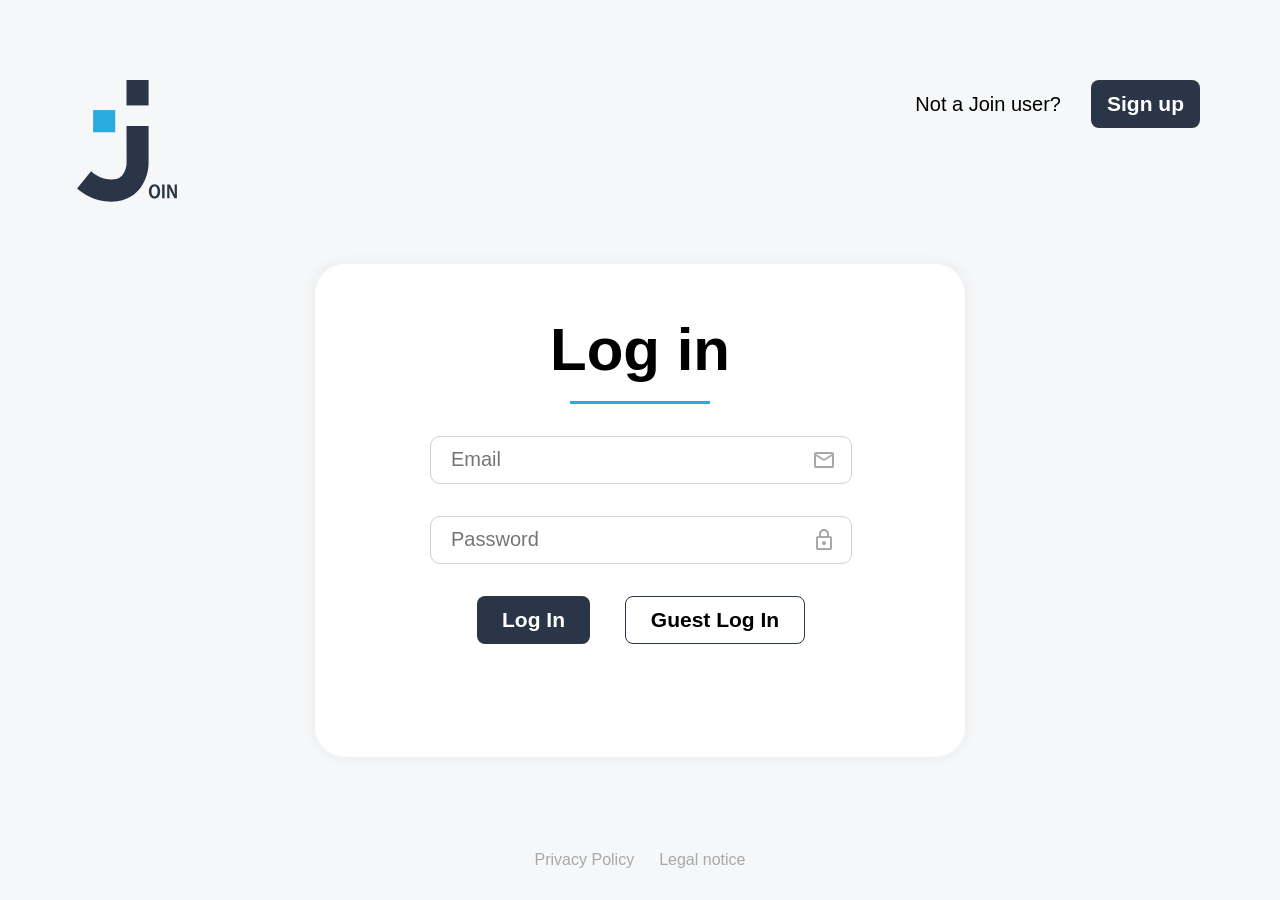
==== index.html @ 93384d57 "change Guest Log In" ====
<!DOCTYPE html>
<html lang="de">

<head>
    <meta charset="UTF-8">
    <meta name="viewport" content="width=device-width, initial-scale=1.0">
    <link rel="icon" type="image/png" href="./assets/icons/favicon/favicon-96x96.png" sizes="96x96" />
    <link rel="icon" type="image/svg+xml" href="./assets/icons/favicon/favicon.svg" />
    <link rel="shortcut icon" href="./assets/icons/favicon/favicon.ico" />
    <link rel="apple-touch-icon" sizes="180x180" href="./assets/icons/favicon/apple-touch-icon.png" />
    <link rel="manifest" href="./assets/icons/favicon/site.webmanifest" />

    <link rel="stylesheet" href="style.css">
    <link rel="stylesheet" href="./assets/css/startscreen.css">
    <title>Login</title>
</head>

<body>
    <div class="start-screen"></div>
    <img class="logo-start-screen" src="./assets/img/logo_big.svg" alt="Join Logo">
    <div class="signup-header">
        <div class="signup-section">
            <span class="signup-span">Not a Join user?</span>
            <button class="signup-button" onclick="location.href='./html/sign_up.html'">Sign up</button>
        </div>
    </div>

    <div class="login-section-div">
        <div class="login-section">
            <div class="header-section">
                <div class="header-login">Log in</div>
                <div class="border-login"></div>
            </div>
            <form id="loginForm" onsubmit="return false;">
                <div class="login-fields">
                    <div class="login-container">
                        <input type="email" id="email" autocomplete="off" class="input" placeholder="Email">
                        <img class="email-icon" src="./assets/icons/mail.svg">
                    </div>
                    <div class="message-box"></div>
                    <div class="login-container">
                        <input type="password" id="password" autocomplete="off" class="input" placeholder="Password">
                        <img class="email-icon" src="./assets/icons/lock.svg">
                    </div>
                    <div class="login-buttons">
                        <button type="submit" class="button-login" onclick="">Log In</button>
                        <button type="button" class="button-guest" id="guestButton" onclick="location.href='./html/summary.html'">Guest Log
                            In</button>
                    </div>
            </form>
        </div>
    </div>
    <div class="footer">
        <div class="policy">
        <span onclick="location.href='./html/privacy_policy.html'" class="privacy-policy">Privacy Policy</span>
        <span onclick="location.href='./html/legal_notice.html'" class="legal-notice">Legal notice</span>
    </div>

    </div>
    
</body>

<script src="script.js"></script>

</html>
---- style.css ----
* {
  margin: 0;
  padding: 0;
  scroll-behavior: smooth;
  box-sizing: border-box;
  /* Farben */
  --primaryColor: #2A3647;
  --secondaryColor: #29ABE2;
  --activeColor: #091931;
  --textColor: #000000;
  --backgroundColor: #0000001A;
  --iconColor: #A8A8A8;
  /* Fonts */
  font-family: 'Inter', sans-serif;
  font-size: 16px;
}

body {
  min-height: 100vh;
  height: 100vh;
  display: flex;
  flex-direction: column;
  align-items: center;
  background: var(--backgroundColor);
  font-family: 'Inter', sans-serif;
  overflow-y: auto;
}

.footer{
  position: fixed;
  bottom: 0px;
  width: 100%;
}
---- assets/css/startscreen.css ----
.signup-header {
    display: flex;
    flex-direction: row;
    align-items: flex-start;
    justify-content: flex-end;
    width: 100%;
    height: 15%;
    z-index: 999;
    padding: 80px;
    position: absolute;
}


.signup-section {
    width: fit-content;
    display: flex;
    justify-content: flex-end;
    align-items: center;
    gap: 30px;
}


.logo-start-screen {
    position: absolute;
    width: 274px;
    height: 335px;
    top: 50%;
    left: 50%;
    z-index: 100;
    transform: translate(-50%, -50%);
    animation-name: logo-animation;
    animation-fill-mode: forwards;
    animation-timing-function: ease-in-out;
    animation-duration: 700ms;
    animation-delay: 1s;
}


.start-screen {
    display: flex;
    align-items: center;
    justify-content: center;
    width: 100%;
    height: 100%;
    z-index: 1;
    background-color: #F6F7F8;
    position: fixed;
    top: 0px;
    right: 0px;
    animation-name: background-animation;
    animation-fill-mode: forwards;
    animation-timing-function: ease-in-out;
    animation-duration: 1.5s;
    animation-delay: 1s;
    opacity: 1;
}

@keyframes logo-animation {
    from {
        top: 50%;
        left: 50%;
        transform: translate(-50%, -50%);
        width: 274px;
        height: 334.07px;
    }

    to {
        top: 80px;
        left: 77px;
        transform: none;
        width: 100px;
        height: 122px;
    }
}

@keyframes background-animation {
    from {
        opacity: 1;
        position: fixed;
    }

    to {
        opacity: 0;
        display: none;
    }
}


.signup-span {
    font-size: 20px;
    font-weight: 300;
}

.signup-button {
    background-color: var(--primaryColor);
    color: white;
    border: unset;
    font-weight: 700;
    border-radius: 8px;
    padding: 12px 16px;
    font-size: 21px;
    cursor: pointer;
}

.signup-button:hover {
    background-color: var(--secondaryColor);
    box-shadow: 0px 4px 12px rgba(0, 0, 0, 0.2);
}


.login-section-div {
    height: 100vh;
    width: 100%;
    background-color: #F6F7F8;
    display: flex;
    flex-direction: column;
    justify-content: center;
    align-items: center;
    padding: 120px;
    padding-bottom: 0px;
    gap: 32px;
    position: relative;
}

.login-section {
    width: 650px;
    height: 493px;
    padding: 48px 115px 48px 115px;
    border-radius: 30px;
    gap: 32px;
    background: #FFFFFF;
    box-shadow: 0px 0px 14px 3px #0000000A;
}

.header-section {
    display: flex;
    align-items: center;
    justify-content: center;
    flex-direction: column;
    gap: 16px;
}

.header-login {
    height: 73px;
    font-weight: 700;
    font-size: 60px;
    line-height: 75px;
    letter-spacing: 0em;
    color: black;
    text-align: center;
}

.border-login {
    width: 140px;
    height: 3px;
    background: #29ABE2;
}
.login-fields {
    width: 422px;
    height: 152px;
    margin-top: 32px;
    gap: 32px;
}

.login-container {
    display: flex;
    align-items: center;
}

.input {
    width: 422px;
    height: 48px;
    font-size: 20px;
    font-weight: 400;
    line-height: 24px;
    letter-spacing: 0em;
    padding: 12px 20px 12px 20px;
    border-radius: 10px;
    gap: 10px;
    background: #FFFFFF;
    border: 1px solid #D1D1D1;
    text-align: left;
    color: black;
    margin-bottom: 0px;
    cursor: pointer;
}

input:focus {
    outline: 1px solid #29ABE2;
}

.email-icon {
    margin-left: -40px;
    cursor: pointer;
}

.message-box {
    font-size: 10px;
    color: red;
    font-weight: 400;
    margin-top: 5px;
    margin-bottom: 17px;
    height: 10px;
    margin-left: 5px;
}

.policy {
    height: 80px;
    display: flex;
    justify-content: center;
    align-items: center;
    gap: 25px;
    color: #A8A8A8;
    font-size: 16px;
    font-weight: 400;
}

.privacy-policy,
.legal-notice {
    cursor: pointer;
}

.legal-notice:hover,
.privacy-policy:hover {
    color: #29ABE2;
    font-weight: 700;
}

.login-buttons {
    display: flex;
    align-items: center;
    justify-content: center;
    flex-direction: row;
    height: 48px;
    gap: 35px;
    margin-top: 32px;
}

.button-login {
    display: flex;
    align-items: center;
    justify-content: center;
    cursor: pointer;
    width: 113px;
    height: 48px;
    padding: 15px 24px 15px 24px;
    border-radius: 8px;
    gap: 10px;
    background: #2A3647;
    color: white;
    font-size: 21px;
    font-weight: 700;
    line-height: 25px;
    letter-spacing: 0em;
    text-align: left;
    border: none;
}

.button-login:hover {
    background-color: #29ABE2;
    box-shadow: 0px 4px 12px rgba(0, 0, 0, 0.2);
}

.button-guest {
    display: flex;
    align-items: center;
    justify-content: center;
    cursor: pointer;
    width: 180px;
    height: 48px;
    padding: 15px 24px 15px 24px;
    border-radius: 8px;
    border: 1px solid #2A3647;
    gap: 10px;
    background: #FFFFFF;
    font-size: 21px;
    font-weight: 700;
    line-height: 25px;
    letter-spacing: 0em;
    text-align: left;
}

.button-guest:hover {
    box-shadow: 0px 4px 12px rgba(0, 0, 0, 0.2);
    padding: 15px 21px 15px 21px;
    border: 2px solid #29ABE2;
    color: #29ABE2;
}
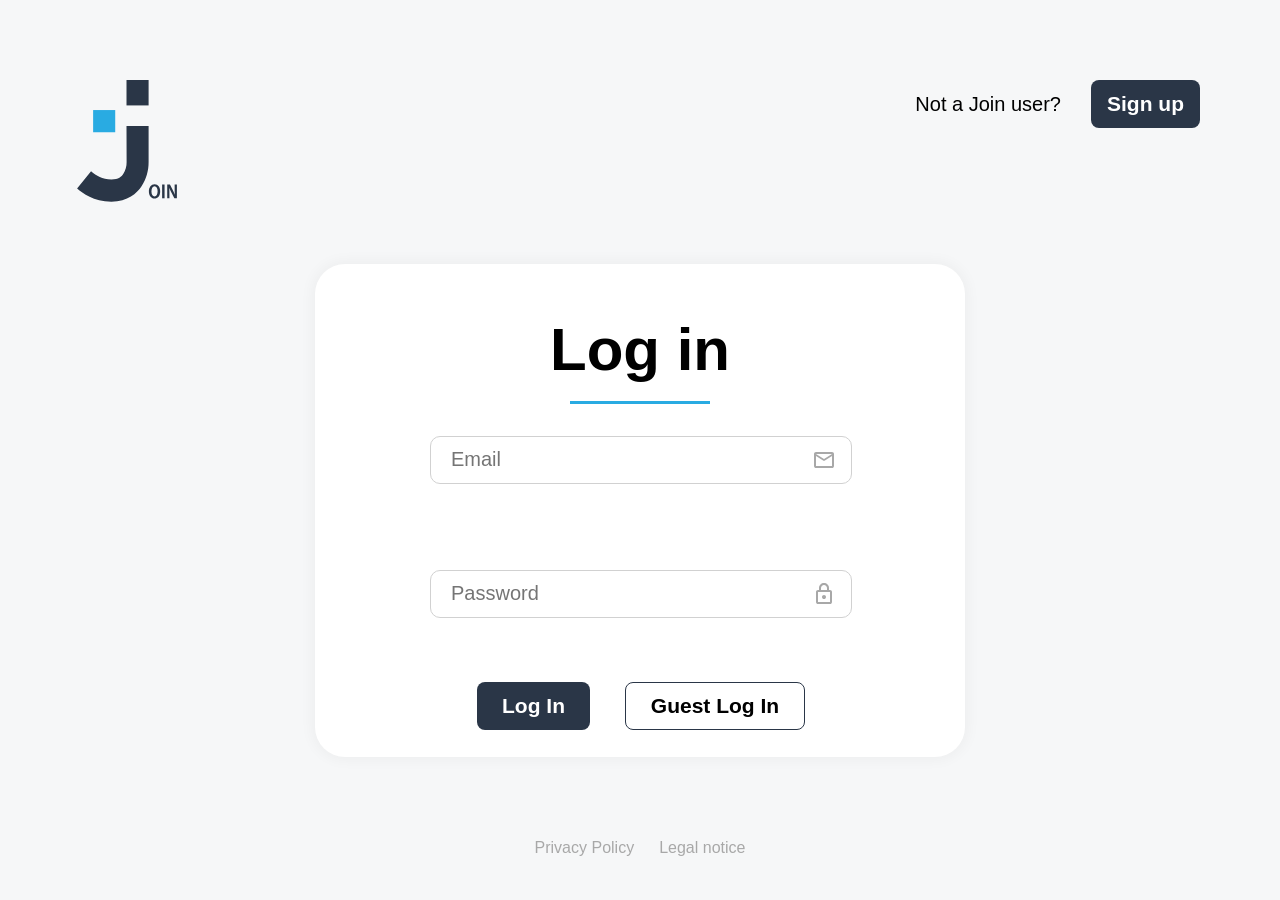
==== commit 885490f4: "change style.css @import for other css" ====
--- a/index.html
+++ b/index.html
@@ -9,7 +9,6 @@
     <link rel="shortcut icon" href="./assets/icons/favicon/favicon.ico" />
     <link rel="apple-touch-icon" sizes="180x180" href="./assets/icons/favicon/apple-touch-icon.png" />
     <link rel="manifest" href="./assets/icons/favicon/site.webmanifest" />
-
     <link rel="stylesheet" href="style.css">
     <link rel="stylesheet" href="./assets/css/startscreen.css">
     <title>Login</title>
--- a/style.css
+++ b/style.css
@@ -1,3 +1,6 @@
+/* @import url(./assets/css/startscreen.css); */
+@import url(./assets/css/sign_up.css);
+
 * {
   margin: 0;
   padding: 0;
@@ -30,4 +33,5 @@
   position: fixed;
   bottom: 0px;
   width: 100%;
-}+}
+
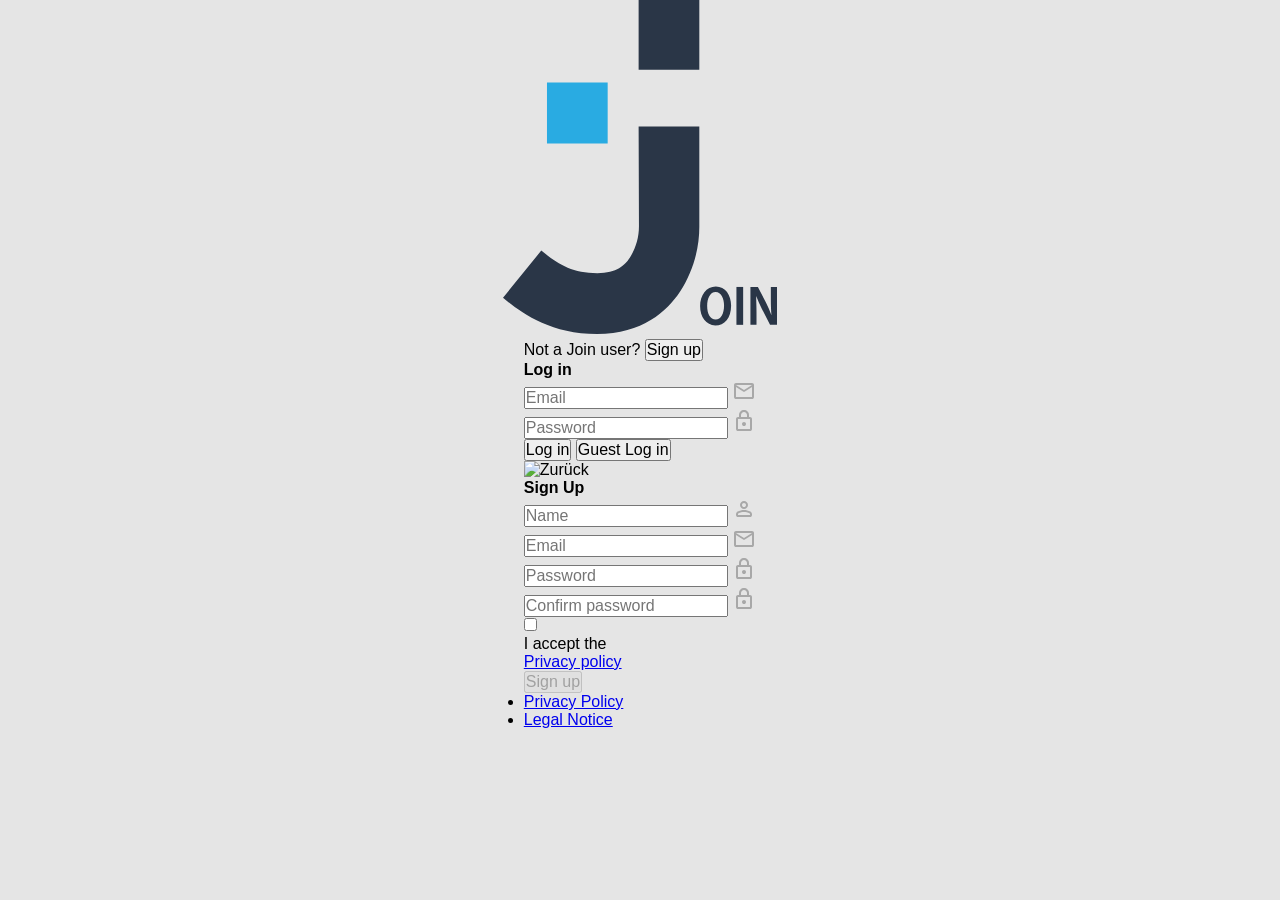
==== commit 45ff135f: "Validation of input fields and checkboxes for signup" ====
--- a/index.html
+++ b/index.html
@@ -2,63 +2,98 @@
 <html lang="de">
 
 <head>
-    <meta charset="UTF-8">
-    <meta name="viewport" content="width=device-width, initial-scale=1.0">
-    <link rel="icon" type="image/png" href="./assets/icons/favicon/favicon-96x96.png" sizes="96x96" />
-    <link rel="icon" type="image/svg+xml" href="./assets/icons/favicon/favicon.svg" />
-    <link rel="shortcut icon" href="./assets/icons/favicon/favicon.ico" />
-    <link rel="apple-touch-icon" sizes="180x180" href="./assets/icons/favicon/apple-touch-icon.png" />
-    <link rel="manifest" href="./assets/icons/favicon/site.webmanifest" />
-    <link rel="stylesheet" href="style.css">
-    <link rel="stylesheet" href="./assets/css/startscreen.css">
-    <title>Login</title>
+  <meta charset="UTF-8" />
+  <meta name="viewport" content="width=device-width, initial-scale=1.0" />
+  <link rel="icon" type="image/png" href="./assets/icons/favicon/favicon-96x96.png" sizes="96x96" />
+  <link rel="icon" type="image/svg+xml" href="./assets/icons/favicon/favicon.svg" />
+  <link rel="shortcut icon" href="./assets/icons/favicon/favicon.ico" />
+  <link rel="apple-touch-icon" sizes="180x180" href="./assets/icons/favicon/apple-touch-icon.png" />
+  <link rel="manifest" href="./assets/icons/favicon/site.webmanifest" />
+  <link rel="stylesheet" href="style.css" />
+  <title>Login</title>
 </head>
 
 <body>
-    <div class="start-screen"></div>
-    <img class="logo-start-screen" src="./assets/img/logo_big.svg" alt="Join Logo">
-    <div class="signup-header">
-        <div class="signup-section">
-            <span class="signup-span">Not a Join user?</span>
-            <button class="signup-button" onclick="location.href='./html/sign_up.html'">Sign up</button>
+  <div class="logo-container">
+    <img class="logo-animated" src="./assets/img/logo_big.svg" alt="JOIN" />
+  </div>
+  <div class="full-height fade-in">
+    <div class="topbar">
+      <div id="signup-btn" class="signup-btn">
+        <span>Not a Join user?</span>
+        <button class="btn btn-primary" onclick="changeForm('login', 'signup')">
+          Sign up
+        </button>
+      </div>
+    </div>
+    <div id="message" class="message d-none"></div>
+    <div class="card">
+      <div id="login" class="login">
+        <h2 class="custom-h2">Log in</h2>
+        <div class="divider"></div>
+        <form action="" class="login-form">
+          <div class="input-icon">
+            <input class="field" type="email" placeholder="Email" id="emailLogin" autocomplete="email" required />
+            <img class="icon icon-email" src="./assets/icons/mail.svg" alt="email icon" />
+          </div>
+          <div class="input-icon">
+            <input class="field" type="password" placeholder="Password" id="pwLogin" autocomplete="current-password"
+              required />
+            <img class="icon icon-password" src="./assets/icons/lock.svg" alt="password icon" />
+          </div>
+        </form>
+        <div class="form-btn">
+          <button class="btn btn-primary" onclick="">Log in</button>
+          <button class="btn btn-secondary" onclick="location.href='./html/summary.html'">
+            Guest Log in
+          </button>
         </div>
+      </div>
+
+      <div id="signup" class="signup d-none">
+        <img class="nav-icon icon-arrow" alt="Zurück" src="./assets/icons/arrow-left-line.svg"
+          onclick="changeForm('signup', 'login')" />
+        <div class="top">
+          <h2 class="custom-h2">Sign Up</h2>
+        </div>
+        <div class="divider"></div>
+        <form onsubmit="return false;" class="login-form">
+          <div class="input-icon">
+            <input class="field" type="text" placeholder="Name" id="name" autocomplete="name" oninput="validateSignupForm()" required />
+            <img class="icon icon-name" src="./assets/icons/person.svg" alt="email icon" />
+          </div>
+          <div class="input-icon">
+            <input class="field" type="email" placeholder="Email" id="email" autocomplete="email" oninput="validateSignupForm()" required />
+            <img class="icon icon-email" src="./assets/icons/mail.svg" alt="email icon" />
+          </div>
+          <div class="input-icon">
+            <input class="field" type="password" placeholder="Password" id="password" autocomplete="current-password"
+              oninput="validateSignupForm()" required />
+            <img class="icon icon-password" src="./assets/icons/lock.svg" alt="password icon" />
+          </div>
+          <div class="input-icon">
+            <input class="field" type="password" placeholder="Confirm password" id="passwordConfirm" oninput="validateSignupForm()" required />
+            <img class="icon icon-password" src="./assets/icons/lock.svg" alt="password icon" />
+          </div>
+
+          <div class="check-policy">
+            <input id="checkPolicy" class="checkbox" type="checkbox" onchange="validateSignupForm()" required />
+            <div class="label" for="checkbox">I accept the</div>
+            <a href="./html/privacy_policy.html">Privacy policy</a>
+          </div>
+          <button id="signupSubmitBtn" class="btn btn-primary" type="submit" disabled>Sign up</button>
+        </form>
+      </div>
     </div>
 
-    <div class="login-section-div">
-        <div class="login-section">
-            <div class="header-section">
-                <div class="header-login">Log in</div>
-                <div class="border-login"></div>
-            </div>
-            <form id="loginForm" onsubmit="return false;">
-                <div class="login-fields">
-                    <div class="login-container">
-                        <input type="email" id="email" autocomplete="off" class="input" placeholder="Email">
-                        <img class="email-icon" src="./assets/icons/mail.svg">
-                    </div>
-                    <div class="message-box"></div>
-                    <div class="login-container">
-                        <input type="password" id="password" autocomplete="off" class="input" placeholder="Password">
-                        <img class="email-icon" src="./assets/icons/lock.svg">
-                    </div>
-                    <div class="login-buttons">
-                        <button type="submit" class="button-login" onclick="">Log In</button>
-                        <button type="button" class="button-guest" id="guestButton" onclick="location.href='./html/summary.html'">Guest Log
-                            In</button>
-                    </div>
-            </form>
-        </div>
+    <div class="footer-menu">
+      <ul>
+        <li><a href="./html/privacy_policy.html">Privacy Policy</a></li>
+        <li><a href="./html/legal_notice.html">Legal Notice</a></li>
+      </ul>
     </div>
-    <div class="footer">
-        <div class="policy">
-        <span onclick="location.href='./html/privacy_policy.html'" class="privacy-policy">Privacy Policy</span>
-        <span onclick="location.href='./html/legal_notice.html'" class="legal-notice">Legal notice</span>
-    </div>
-
-    </div>
-    
 </body>
-
+<script src="./js/login.js"></script>
 <script src="script.js"></script>
 
 </html>
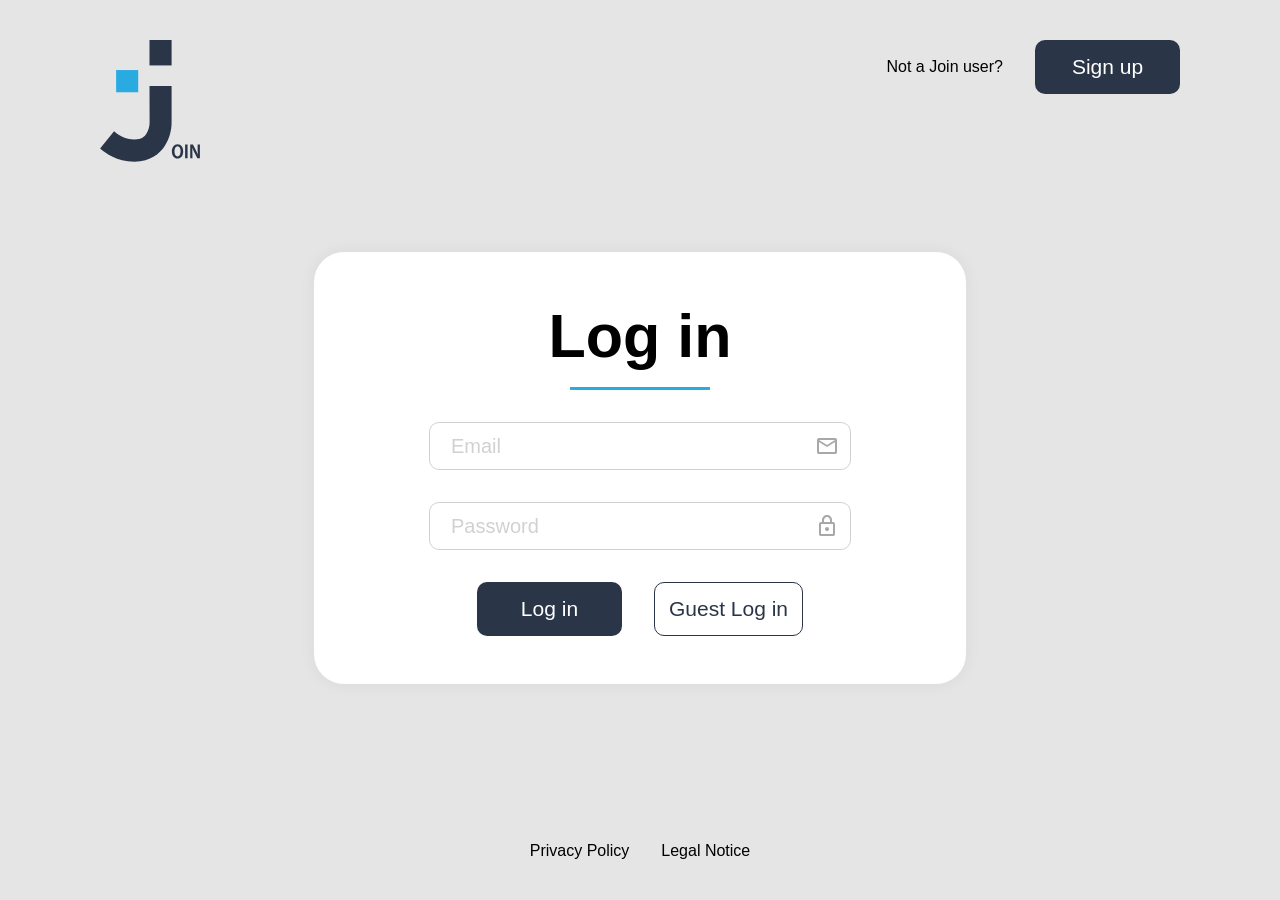
==== commit 5f80612f: "Fix mobile nav icons, add mobile logo to all pages, remove dead CSS - shared.css: nav-icon gets whit" ====
--- a/index.html
+++ b/index.html
@@ -96,4 +96,4 @@
 <script src="./js/login.js"></script>
 <script src="script.js"></script>
 
-</html>+</html>
--- a/style.css
+++ b/style.css
@@ -1,5 +1,6 @@
-/* @import url(./assets/css/startscreen.css); */
-@import url(./assets/css/sign_up.css);
+@import url('https://fonts.googleapis.com/css2?family=Open+Sans:wght@400;700&display=swap');
+@import url(./assets/css/login.css);
+@import url(./assets/css/responsiv.css);
 
 * {
   margin: 0;
@@ -13,25 +14,23 @@
   --textColor: #000000;
   --backgroundColor: #0000001A;
   --iconColor: #A8A8A8;
+  --white: #FFFFFF;
   /* Fonts */
   font-family: 'Inter', sans-serif;
   font-size: 16px;
 }
 
 body {
-  min-height: 100vh;
-  height: 100vh;
-  display: flex;
-  flex-direction: column;
-  align-items: center;
-  background: var(--backgroundColor);
-  font-family: 'Inter', sans-serif;
-  overflow-y: auto;
+    font-family: 'Inter';
+    background-color: var(--backgroundColor);
 }
 
-.footer{
+.d-none {
+    display: none !important;
+}
+
+.footer {
   position: fixed;
   bottom: 0px;
   width: 100%;
 }
-
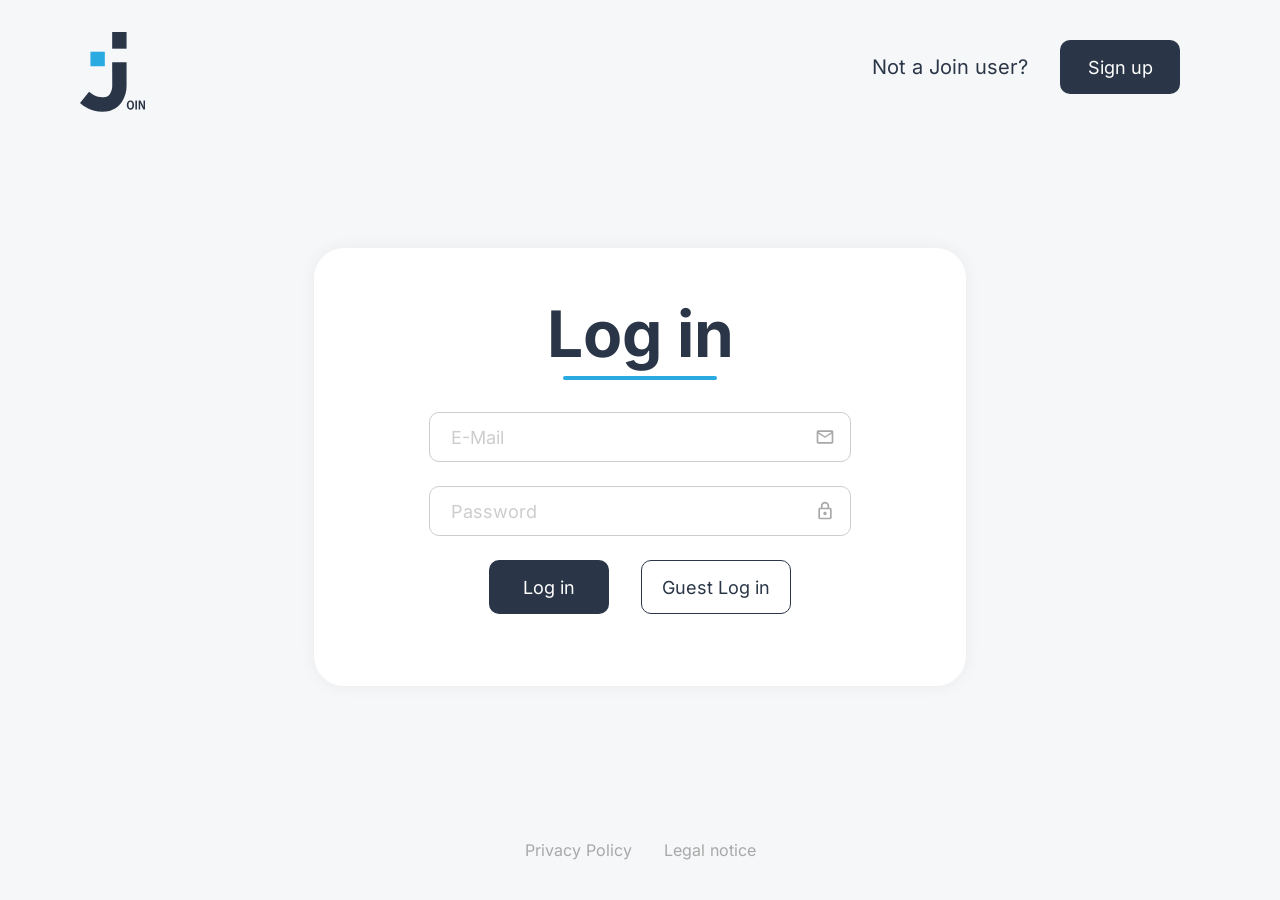
==== commit dfc42cd9: "Refactor login page structure and functionality - Updated index.html to enhance the layout and impro" ====
--- a/index.html
+++ b/index.html
@@ -2,98 +2,118 @@
 <html lang="de">
 
 <head>
-  <meta charset="UTF-8" />
-  <meta name="viewport" content="width=device-width, initial-scale=1.0" />
-  <link rel="icon" type="image/png" href="./assets/icons/favicon/favicon-96x96.png" sizes="96x96" />
-  <link rel="icon" type="image/svg+xml" href="./assets/icons/favicon/favicon.svg" />
-  <link rel="shortcut icon" href="./assets/icons/favicon/favicon.ico" />
-  <link rel="apple-touch-icon" sizes="180x180" href="./assets/icons/favicon/apple-touch-icon.png" />
-  <link rel="manifest" href="./assets/icons/favicon/site.webmanifest" />
-  <link rel="stylesheet" href="style.css" />
-  <title>Login</title>
+    <meta charset="UTF-8" />
+    <meta name="viewport" content="width=device-width, initial-scale=1.0" />
+    <link rel="icon" type="image/png" href="./assets/icons/favicon/favicon-96x96.png" sizes="96x96" />
+    <link rel="icon" type="image/svg+xml" href="./assets/icons/favicon/favicon.svg" />
+    <link rel="shortcut icon" href="./assets/icons/favicon/favicon.ico" />
+    <link rel="apple-touch-icon" sizes="180x180" href="./assets/icons/favicon/apple-touch-icon.png" />
+    <link rel="manifest" href="./assets/icons/favicon/site.webmanifest" />
+    <link rel="stylesheet" href="style.css" />
+    <title>Login</title>
 </head>
 
-<body>
-  <div class="logo-container">
-    <img class="logo-animated" src="./assets/img/logo_big.svg" alt="JOIN" />
-  </div>
-  <div class="full-height fade-in">
-    <div class="topbar">
-      <div id="signup-btn" class="signup-btn">
-        <span>Not a Join user?</span>
-        <button class="btn btn-primary" onclick="changeForm('login', 'signup')">
-          Sign up
-        </button>
-      </div>
-    </div>
-    <div id="message" class="message d-none"></div>
-    <div class="card">
-      <div id="login" class="login">
-        <h2 class="custom-h2">Log in</h2>
-        <div class="divider"></div>
-        <form action="" class="login-form">
-          <div class="input-icon">
-            <input class="field" type="email" placeholder="Email" id="emailLogin" autocomplete="email" required />
-            <img class="icon icon-email" src="./assets/icons/mail.svg" alt="email icon" />
-          </div>
-          <div class="input-icon">
-            <input class="field" type="password" placeholder="Password" id="pwLogin" autocomplete="current-password"
-              required />
-            <img class="icon icon-password" src="./assets/icons/lock.svg" alt="password icon" />
-          </div>
-        </form>
-        <div class="form-btn">
-          <button class="btn btn-primary" onclick="">Log in</button>
-          <button class="btn btn-secondary" onclick="location.href='./html/summary.html'">
-            Guest Log in
-          </button>
-        </div>
-      </div>
-
-      <div id="signup" class="signup d-none">
-        <img class="nav-icon icon-arrow" alt="Zurück" src="./assets/icons/arrow-left-line.svg"
-          onclick="changeForm('signup', 'login')" />
-        <div class="top">
-          <h2 class="custom-h2">Sign Up</h2>
-        </div>
-        <div class="divider"></div>
-        <form onsubmit="return false;" class="login-form">
-          <div class="input-icon">
-            <input class="field" type="text" placeholder="Name" id="name" autocomplete="name" oninput="validateSignupForm()" required />
-            <img class="icon icon-name" src="./assets/icons/person.svg" alt="email icon" />
-          </div>
-          <div class="input-icon">
-            <input class="field" type="email" placeholder="Email" id="email" autocomplete="email" oninput="validateSignupForm()" required />
-            <img class="icon icon-email" src="./assets/icons/mail.svg" alt="email icon" />
-          </div>
-          <div class="input-icon">
-            <input class="field" type="password" placeholder="Password" id="password" autocomplete="current-password"
-              oninput="validateSignupForm()" required />
-            <img class="icon icon-password" src="./assets/icons/lock.svg" alt="password icon" />
-          </div>
-          <div class="input-icon">
-            <input class="field" type="password" placeholder="Confirm password" id="passwordConfirm" oninput="validateSignupForm()" required />
-            <img class="icon icon-password" src="./assets/icons/lock.svg" alt="password icon" />
-          </div>
-
-          <div class="check-policy">
-            <input id="checkPolicy" class="checkbox" type="checkbox" onchange="validateSignupForm()" required />
-            <div class="label" for="checkbox">I accept the</div>
-            <a href="./html/privacy_policy.html">Privacy policy</a>
-          </div>
-          <button id="signupSubmitBtn" class="btn btn-primary" type="submit" disabled>Sign up</button>
-        </form>
-      </div>
+<body class="login-seite">
+    <div class="login-logo-animated">
+        <img src="./assets/img/logo_white.svg" class="logo-white" alt="Join Logo">
+        <img src="./assets/img/logo_big.svg" class="logo-dark" alt="Join Logo">
     </div>
 
-    <div class="footer-menu">
-      <ul>
-        <li><a href="./html/privacy_policy.html">Privacy Policy</a></li>
-        <li><a href="./html/legal_notice.html">Legal Notice</a></li>
-      </ul>
+    <div class="login-fullscreen">
+        <div class="login-topbar">
+            <div id="signup_btn">
+                <span>Not a Join user?</span>
+                <button class="btn btn-primary" onclick="switchForm('login_section', 'registration_section')">
+                    Sign up
+                </button>
+            </div>
+        </div>
+
+        <div class="login-content">
+            <div id="login_section" class="login-card">
+                <h2>Log in</h2>
+                <span class="login-divider"></span>
+
+                <form class="login-form" onsubmit="login(); return false;">
+                    <div class="input-container">
+                        <input type="email" id="login_email" class="input-field" placeholder="E-Mail"
+                            autocomplete="email" required>
+                        <img src="./assets/icons/mail.svg" class="input-field-icon" alt="Mail-Icon">
+                    </div>
+                    <div class="input-container">
+                        <input type="password" id="login_passwort" class="input-field" placeholder="Password"
+                            autocomplete="current-password" required>
+                        <img src="./assets/icons/lock.svg" class="input-field-icon" alt="Lock-Icon">
+                    </div>
+                    <div class="login-buttons">
+                        <button type="submit" class="btn btn-primary">Log in</button>
+                        <button type="button" class="btn btn-sekundaer" onclick="location.href='./html/summary.html'">
+                            Guest Log in
+                        </button>
+                    </div>
+                </form>
+            </div>
+
+            <div id="registration_section" class="login-card d-none">
+                <div class="login-headline-section">
+                    <img class="login-back-arrow" src="./assets/icons/arrow-left-line.svg" alt="Back-Icon"
+                        onclick="switchForm('registration_section', 'login_section')">
+                    <h2>Sign up</h2>
+                </div>
+                <span class="login-divider"></span>
+
+                <form class="login-form" onsubmit="register(); return false;">
+                    <div class="input-container">
+                        <input type="text" id="reg_name" class="input-field" placeholder="Name" autocomplete="name"
+                            oninput="validateRegistrationForm()" required>
+                        <img src="./assets/icons/person.svg" class="input-field-icon" alt="">
+                    </div>
+                    <div class="input-container">
+                        <input type="email" id="reg_email" class="input-field" placeholder="E-Mail" autocomplete="email"
+                            oninput="validateRegistrationForm()" required>
+                        <img src="./assets/icons/mail.svg" class="input-field-icon" alt="">
+                    </div>
+                    <div class="input-container">
+                        <input type="password" id="reg_passwort" class="input-field" placeholder="Password"
+                            autocomplete="new-password" oninput="validateRegistrationForm()" required>
+                        <img src="./assets/icons/lock.svg" class="input-field-icon" alt="">
+                    </div>
+                    <div class="input-container">
+                        <input type="password" id="reg_passwort_wiederholen" class="input-field"
+                            placeholder="Confirm Password" autocomplete="new-password"
+                            oninput="validateRegistrationForm()" required>
+                        <img src="./assets/icons/lock.svg" class="input-field-icon" alt="">
+                    </div>
+                    <div class="login-datenschutz-zeile">
+                        <input type="checkbox" id="reg_datenschutz" onchange="validateRegistrationForm()">
+                        <label for="reg_datenschutz">
+                            I accept the
+                            <a href="./html/privacy_policy.html" target="_blank">Privacy Policy</a>
+
+                        </label>
+                    </div>
+                    <div class="login-buttons">
+                        <button type="submit" id="reg_submit_btn" class="btn btn-primary" disabled>
+                            Sign up
+                        </button>
+                    </div>
+                </form>
+            </div>
+
+        </div>
+        <footer class="login-footer">
+            <ul>
+                <li><a href="./html/privacy_policy.html">Privacy Policy</a></li>
+                <li><a href="./html/legal_notice.html">Legal notice</a></li>
+            </ul>
+        </footer>
+
     </div>
+
+    <div id="benachrichtigung" class="benachrichtigung d-none"></div>
+    <script src="script.js"></script>
+    <script src="./js/login.js"></script>
+
 </body>
-<script src="./js/login.js"></script>
-<script src="script.js"></script>
 
-</html>
+</html>
--- a/style.css
+++ b/style.css
@@ -1,36 +1,355 @@
-@import url('https://fonts.googleapis.com/css2?family=Open+Sans:wght@400;700&display=swap');
+@import url(./assets/css/fonts.css);
+@import url(./assets/css/color.css);
 @import url(./assets/css/login.css);
 @import url(./assets/css/responsiv.css);
 
-* {
-  margin: 0;
-  padding: 0;
-  scroll-behavior: smooth;
-  box-sizing: border-box;
-  /* Farben */
-  --primaryColor: #2A3647;
-  --secondaryColor: #29ABE2;
-  --activeColor: #091931;
-  --textColor: #000000;
-  --backgroundColor: #0000001A;
-  --iconColor: #A8A8A8;
-  --white: #FFFFFF;
-  /* Fonts */
-  font-family: 'Inter', sans-serif;
-  font-size: 16px;
+*,
+*::before,
+*::after {
+    margin: 0;
+    padding: 0;
+    scroll-behavior: smooth;
+    box-sizing: border-box;
+    box-sizing: border-box;
 }
 
 body {
-    font-family: 'Inter';
-    background-color: var(--backgroundColor);
+    background-color: var(--background);
+    min-height: 100dvh;
+    /* Mindesthöhe: ganzer Bildschirm */
 }
 
 .d-none {
     display: none !important;
 }
 
-.footer {
-  position: fixed;
-  bottom: 0px;
-  width: 100%;
-}
+.unsichtbar {
+    opacity: 0;
+    pointer-events: none;
+}
+
+.text-blau {
+    color: var(--secondaryColor) !important;
+}
+
+.text-dunkel {
+    color: var(--primaryColor) !important;
+}
+
+.text-weiss {
+    color: var(--white) !important;
+}
+
+.text-grau {
+    color: var(--light-gray-4) !important;
+}
+
+.btn {
+    display: flex;
+    flex-direction: row;
+    justify-content: center;
+    align-items: center;
+    min-width: 120px;
+    height: 54px;
+    padding: 14px 20px;
+    gap: 10px;
+    font-size: 18px;
+    font-weight: 400;
+    border-radius: 10px;
+    cursor: pointer;
+    transition: all 0.15s ease-in-out;
+    white-space: nowrap;
+}
+
+.btn-primary {
+    background: var(--primaryColor);
+    border: none;
+    color: var(--white);
+}
+
+.btn-primary:hover {
+    background-color: var(--secondaryColor);
+}
+
+.btn-sekundaer {
+    background: none;
+    border: 1px solid var(--primaryColor);
+    color: var(--primaryColor);
+}
+
+.btn-sekundaer:hover {
+    border-color: var(--secondaryColor);
+    color: var(--secondaryColor);
+}
+
+.btn-tertiaer {
+    background: none;
+    border: none;
+    color: var(--primaryColor);
+    min-width: auto;
+}
+
+.btn-tertiaer:hover {
+    color: var(--secondaryColor);
+}
+
+.btn-icon {
+    display: flex;
+    justify-content: center;
+    align-items: center;
+    width: 32px;
+    height: 32px;
+    border-radius: 50%;
+    background: none;
+    border: none;
+    cursor: pointer;
+    transition: background 0.15s;
+}
+
+.btn-icon:hover {
+    background-color: var(--light-gray-1);
+}
+
+.btn img {
+    width: 20px;
+    height: 20px;
+}
+
+button:disabled {
+    opacity: 0.4;
+    cursor: not-allowed;
+}
+
+.eingabe-mit-icon {
+    position: relative;
+    display: flex;
+    width: 100%;
+    max-width: 422px;
+}
+
+.input-field {
+    width: 422px;
+    height: 50px;
+    padding: 12px 42px 12px 21px;
+    /* Rechts Platz für das Icon */
+    border-radius: 10px;
+    border: 1px solid var(--light-gray-2);
+    background: var(--white);
+    font-size: 18px;
+    font-family: 'Inter', sans-serif;
+    outline: none;
+    transition: border-color 0.15s;
+}
+
+.input-field:focus {
+    border-color: var(--secondaryColor);
+}
+
+.input-field::placeholder {
+    color: var(--light-gray-2);
+}
+
+textarea.input-field {
+    height: 120px;
+    resize: none;
+    padding: 14px 21px;
+}
+
+select.input-field {
+    appearance: none;
+    /* Standard-Pfeil entfernen */
+    -webkit-appearance: none;
+    background-image: url('../img/arrow_dropdown.svg');
+    background-repeat: no-repeat;
+    background-position: calc(100% - 16px) 50%;
+    cursor: pointer;
+}
+
+.eingabe-icon {
+    position: absolute;
+    right: 12px;
+    top: 50%;
+    transform: translateY(-50%);
+    pointer-events: none;
+    /* Icon ist nicht anklickbar */
+    width: 20px;
+    height: 20px;
+}
+
+.eingabe-icon-aktiv {
+    pointer-events: all !important;
+    cursor: pointer;
+    transition: transform 0.15s;
+}
+
+.eingabe-icon-aktiv:hover {
+    transform: translateY(-50%) scale(1.2);
+}
+
+input[type='checkbox'] {
+    width: 18px;
+    height: 18px;
+    cursor: pointer;
+    accent-color: var(--primaryColor);
+    /* Farbe der Checkbox */
+}
+
+input[type='date'] {
+    appearance: none;
+    -webkit-appearance: none;
+    background-image: url('../img/calendar.svg');
+    background-repeat: no-repeat;
+    background-position: calc(100% - 16px) 50%;
+    cursor: pointer;
+}
+
+input[type='date']::-webkit-calendar-picker-indicator {
+    background: transparent;
+    cursor: pointer;
+    position: absolute;
+    inset: 0;
+    /* Füllt den gesamten Eingabebereich */
+    width: auto;
+    height: auto;
+}
+
+.benachrichtigung {
+    display: flex;
+    justify-content: center;
+    align-items: center;
+
+    /* Position: zentriert auf dem Bildschirm */
+    position: fixed;
+    top: 100%;
+    /* Startposition: unten außerhalb des Bildschirms */
+    left: 50%;
+    transform: translate(-50%, -50%);
+    z-index: 9999;
+
+    /* Aussehen */
+    color: var(--white);
+    font-size: 16px;
+    background-color: rgba(42, 54, 71, 0.9);
+    padding: 24px 32px;
+    border-radius: 24px;
+    border: 1px solid var(--light-gray-2);
+    box-shadow: 0 4px 20px var(--shadow-1);
+    text-align: center;
+
+    /* Animation: erst nach oben fahren, dann ausblenden */
+    animation: nachrichtHochfahren 0.5s forwards ease-in-out,
+        nachrichtAusblenden 0.5s 1s forwards ease-in-out;
+}
+
+@keyframes nachrichtHochfahren {
+    from {
+        top: 100%;
+    }
+
+    to {
+        top: 50%;
+    }
+}
+
+@keyframes nachrichtAusblenden {
+    from {
+        opacity: 1;
+    }
+
+    to {
+        opacity: 0;
+    }
+}
+
+.karte {
+    background: var(--white);
+    border-radius: 30px;
+    box-shadow: 0px 0px 14px 3px var(--shadow-3);
+    padding: 48px;
+}
+
+.trennlinie-blau {
+    width: 4px;
+    height: 60px;
+    background-color: var(--secondaryColor);
+    border-radius: 2px;
+}
+
+.trennlinie-horizontal {
+    width: 100%;
+    height: 1px;
+    background-color: var(--light-gray-2);
+}
+
+.overlay-hintergrund {
+    position: fixed;
+    top: 0;
+    left: 0;
+    right: 0;
+    bottom: 0;
+    background-color: var(--black-transparent);
+    z-index: 100;
+    display: flex;
+    justify-content: center;
+    align-items: center;
+}
+
+.seiteninhalt {
+    display: flex;
+    flex-direction: column;
+    align-items: flex-start;
+    margin-left: 248px;
+    /* Platz für die Sidebar (248px breit) */
+    margin-top: 80px;
+    /* Platz für den Header (80px hoch) */
+    padding: 48px 56px;
+    min-height: calc(100vh - 80px);
+}
+
+@keyframes logoAnimation {
+    0% {
+        position: fixed;
+        top: 50%;
+        left: 50%;
+        transform: translate(-50%, -50%) scale(2);
+        opacity: 1;
+    }
+
+    100% {
+        position: fixed;
+        top: 32px;
+        left: 80px;
+        transform: translate(0, 0) scale(1);
+        opacity: 1;
+    }
+}
+
+@keyframes inhaltEinblenden {
+    from {
+        opacity: 0;
+    }
+
+    to {
+        opacity: 1;
+    }
+}
+
+@keyframes vonRechtsEinfahren {
+    from {
+        transform: translate(100%, -50%);
+    }
+
+    to {
+        transform: translate(-50%, -50%);
+    }
+}
+
+@keyframes nachRechtsAusfahren {
+    from {
+        transform: translate(-50%, -50%);
+    }
+
+    to {
+        transform: translate(100%, -50%);
+    }
+}
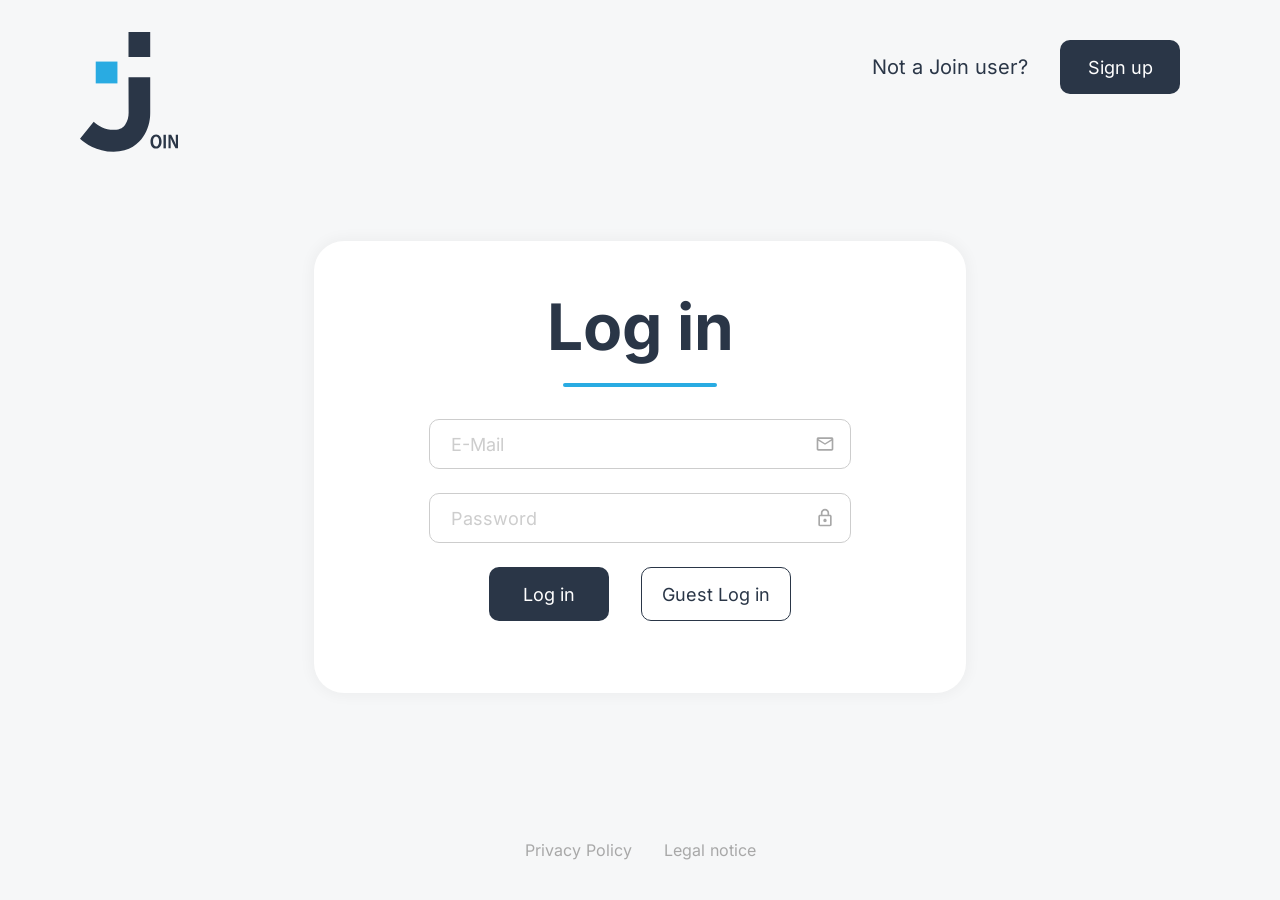
==== commit 508ab00c: "test for logout Function" ====
--- a/index.html
+++ b/index.html
@@ -13,10 +13,11 @@
     <title>Login</title>
 </head>
 
-<body class="login-seite">
+<body class="login-page">
     <div class="login-logo-animated">
         <img src="./assets/img/logo_white.svg" class="logo-white" alt="Join Logo">
-        <img src="./assets/img/logo_big.svg" class="logo-dark" alt="Join Logo">
+        <!-- test für Logout -->
+        <img src="./assets/img/logo_big.svg" class="logo-dark" alt="Join Logo" onclick="userLogout()">
     </div>
 
     <div class="login-fullscreen">
@@ -47,7 +48,7 @@
                     </div>
                     <div class="login-buttons">
                         <button type="submit" class="btn btn-primary">Log in</button>
-                        <button type="button" class="btn btn-sekundaer" onclick="location.href='./html/summary.html'">
+                        <button type="button" class="btn btn-secondary" onclick="location.href='./html/summary.html'"> <!-- hier muss späterdie Funktion austauscht werden -->
                             Guest Log in
                         </button>
                     </div>
@@ -79,12 +80,13 @@
                         <img src="./assets/icons/lock.svg" class="input-field-icon" alt="">
                     </div>
                     <div class="input-container">
-                        <input type="password" id="reg_passwort_wiederholen" class="input-field"
+                        <input type="password" id="reg_password_confirm" class="input-field"
                             placeholder="Confirm Password" autocomplete="new-password"
                             oninput="validateRegistrationForm()" required>
                         <img src="./assets/icons/lock.svg" class="input-field-icon" alt="">
                     </div>
-                    <div class="login-datenschutz-zeile">
+                    <span id="pw_match_hint" style="display:none; color:#ff4d4d; font-size:13px; margin-top:-8px;">Passwords don't match</span>
+                    <div class="login-privacy-row">
                         <input type="checkbox" id="reg_datenschutz" onchange="validateRegistrationForm()">
                         <label for="reg_datenschutz">
                             I accept the
@@ -110,7 +112,7 @@
 
     </div>
 
-    <div id="benachrichtigung" class="benachrichtigung d-none"></div>
+    <div id="notification" class="notification d-none"></div>
     <script src="script.js"></script>
     <script src="./js/login.js"></script>
 
--- a/style.css
+++ b/style.css
@@ -1,7 +1,7 @@
 @import url(./assets/css/fonts.css);
 @import url(./assets/css/color.css);
 @import url(./assets/css/login.css);
-@import url(./assets/css/responsiv.css);
+/* @import url(./assets/css/responsiv.css); */
 
 *,
 *::before,
@@ -16,31 +16,30 @@
 body {
     background-color: var(--background);
     min-height: 100dvh;
-    /* Mindesthöhe: ganzer Bildschirm */
 }
 
 .d-none {
     display: none !important;
 }
 
-.unsichtbar {
+.hidden {
     opacity: 0;
     pointer-events: none;
 }
 
-.text-blau {
+.text-blue {
     color: var(--secondaryColor) !important;
 }
 
-.text-dunkel {
+.text-dark {
     color: var(--primaryColor) !important;
 }
 
-.text-weiss {
+.text-white {
     color: var(--white) !important;
 }
 
-.text-grau {
+.text-grey {
     color: var(--light-gray-4) !important;
 }
 
@@ -59,37 +58,39 @@
     cursor: pointer;
     transition: all 0.15s ease-in-out;
     white-space: nowrap;
+    width: fit-content;
 }
 
 .btn-primary {
     background: var(--primaryColor);
     border: none;
     color: var(--white);
+    width: fit-content;
 }
 
 .btn-primary:hover {
     background-color: var(--secondaryColor);
 }
 
-.btn-sekundaer {
+.btn-secondary {
     background: none;
     border: 1px solid var(--primaryColor);
     color: var(--primaryColor);
 }
 
-.btn-sekundaer:hover {
+.btn-secondary:hover {
     border-color: var(--secondaryColor);
     color: var(--secondaryColor);
 }
 
-.btn-tertiaer {
+.btn-tertiary {
     background: none;
     border: none;
     color: var(--primaryColor);
     min-width: auto;
 }
 
-.btn-tertiaer:hover {
+.btn-tertiary:hover {
     color: var(--secondaryColor);
 }
 
@@ -120,7 +121,7 @@
     cursor: not-allowed;
 }
 
-.eingabe-mit-icon {
+.input-with-icon {
     position: relative;
     display: flex;
     width: 100%;
@@ -128,10 +129,8 @@
 }
 
 .input-field {
-    width: 422px;
     height: 50px;
     padding: 12px 42px 12px 21px;
-    /* Rechts Platz für das Icon */
     border-radius: 10px;
     border: 1px solid var(--light-gray-2);
     background: var(--white);
@@ -157,7 +156,6 @@
 
 select.input-field {
     appearance: none;
-    /* Standard-Pfeil entfernen */
     -webkit-appearance: none;
     background-image: url('../img/arrow_dropdown.svg');
     background-repeat: no-repeat;
@@ -165,24 +163,23 @@
     cursor: pointer;
 }
 
-.eingabe-icon {
+.input-icon {
     position: absolute;
     right: 12px;
     top: 50%;
     transform: translateY(-50%);
     pointer-events: none;
-    /* Icon ist nicht anklickbar */
     width: 20px;
     height: 20px;
 }
 
-.eingabe-icon-aktiv {
+.input-icon-active {
     pointer-events: all !important;
     cursor: pointer;
     transition: transform 0.15s;
 }
 
-.eingabe-icon-aktiv:hover {
+.input-icon-active:hover {
     transform: translateY(-50%) scale(1.2);
 }
 
@@ -191,7 +188,6 @@
     height: 18px;
     cursor: pointer;
     accent-color: var(--primaryColor);
-    /* Farbe der Checkbox */
 }
 
 input[type='date'] {
@@ -208,25 +204,19 @@
     cursor: pointer;
     position: absolute;
     inset: 0;
-    /* Füllt den gesamten Eingabebereich */
     width: auto;
     height: auto;
 }
 
-.benachrichtigung {
+.notification {
     display: flex;
     justify-content: center;
     align-items: center;
-
-    /* Position: zentriert auf dem Bildschirm */
     position: fixed;
     top: 100%;
-    /* Startposition: unten außerhalb des Bildschirms */
     left: 50%;
     transform: translate(-50%, -50%);
     z-index: 9999;
-
-    /* Aussehen */
     color: var(--white);
     font-size: 16px;
     background-color: rgba(42, 54, 71, 0.9);
@@ -235,13 +225,11 @@
     border: 1px solid var(--light-gray-2);
     box-shadow: 0 4px 20px var(--shadow-1);
     text-align: center;
-
-    /* Animation: erst nach oben fahren, dann ausblenden */
-    animation: nachrichtHochfahren 0.5s forwards ease-in-out,
-        nachrichtAusblenden 0.5s 1s forwards ease-in-out;
-}
-
-@keyframes nachrichtHochfahren {
+    animation: messageStartup 0.5s forwards ease-in-out,
+        messageHide 0.5s 1s forwards ease-in-out;
+}
+
+@keyframes messageStartup {
     from {
         top: 100%;
     }
@@ -251,7 +239,7 @@
     }
 }
 
-@keyframes nachrichtAusblenden {
+@keyframes messageHide {
     from {
         opacity: 1;
     }
@@ -261,27 +249,27 @@
     }
 }
 
-.karte {
+.card {
     background: var(--white);
     border-radius: 30px;
     box-shadow: 0px 0px 14px 3px var(--shadow-3);
     padding: 48px;
 }
 
-.trennlinie-blau {
+.blue-divider {
     width: 4px;
     height: 60px;
     background-color: var(--secondaryColor);
     border-radius: 2px;
 }
 
-.trennlinie-horizontal {
+.horizontal-separator {
     width: 100%;
     height: 1px;
     background-color: var(--light-gray-2);
 }
 
-.overlay-hintergrund {
+.overlay-background {
     position: fixed;
     top: 0;
     left: 0;
@@ -294,14 +282,12 @@
     align-items: center;
 }
 
-.seiteninhalt {
+.page-content {
     display: flex;
     flex-direction: column;
     align-items: flex-start;
     margin-left: 248px;
-    /* Platz für die Sidebar (248px breit) */
     margin-top: 80px;
-    /* Platz für den Header (80px hoch) */
     padding: 48px 56px;
     min-height: calc(100vh - 80px);
 }
@@ -324,7 +310,7 @@
     }
 }
 
-@keyframes inhaltEinblenden {
+@keyframes showContent {
     from {
         opacity: 0;
     }
@@ -334,7 +320,7 @@
     }
 }
 
-@keyframes vonRechtsEinfahren {
+@keyframes turnRight {
     from {
         transform: translate(100%, -50%);
     }
@@ -344,7 +330,7 @@
     }
 }
 
-@keyframes nachRechtsAusfahren {
+@keyframes exitRight {
     from {
         transform: translate(-50%, -50%);
     }
